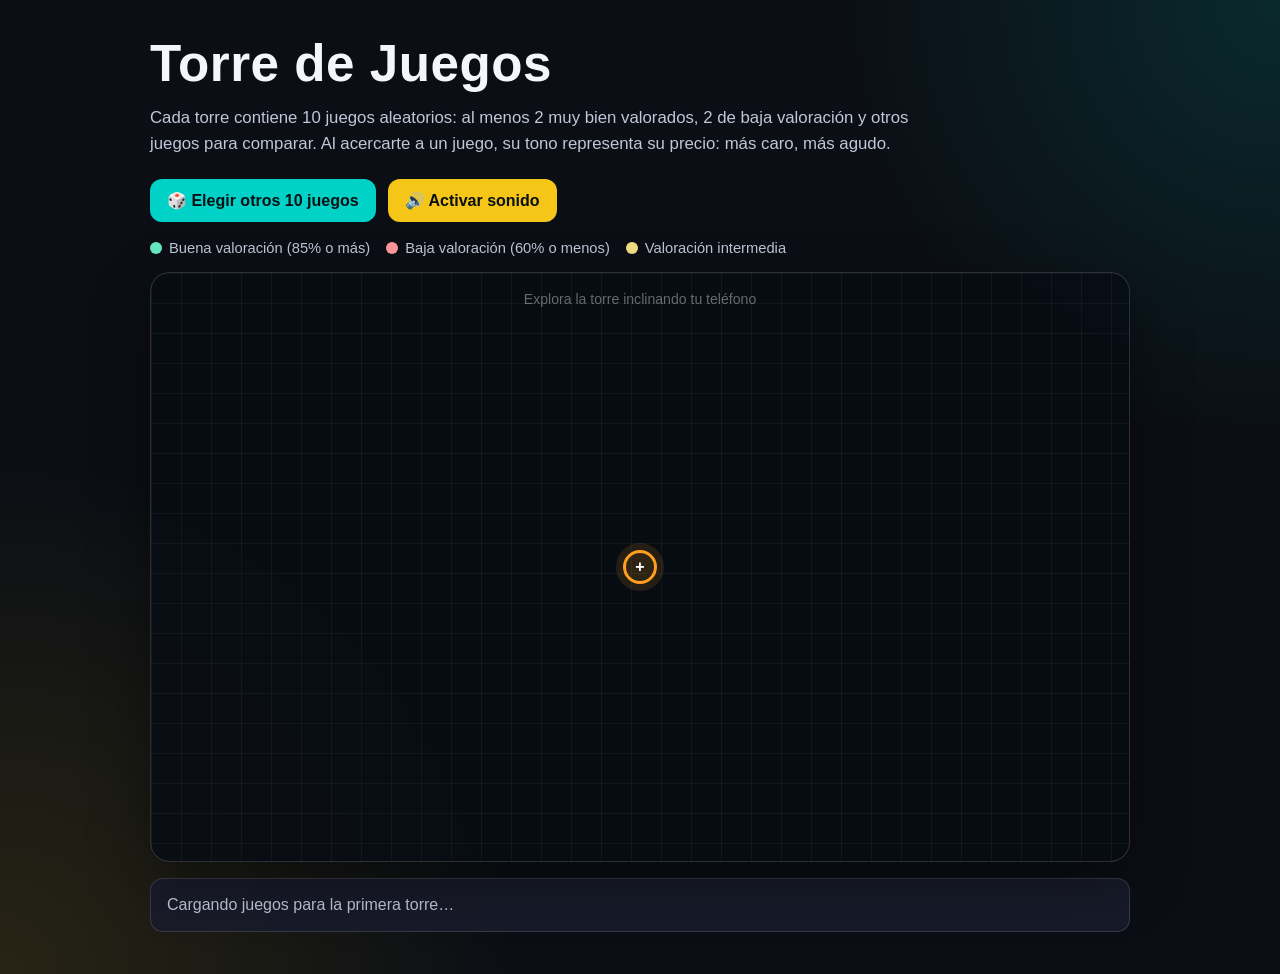
==== fisicalizacion.html @ cf0da933 "A" ====
<!DOCTYPE html>
<html lang="es">
<head>
  <meta charset="utf-8">
  <meta name="viewport" content="width=device-width, initial-scale=1.0">
  <title>Fisicalización | Torre de Juegos</title>
  <style>
    :root {
      --fondo: #0b0e14;
      --panel: rgba(26, 28, 44, 0.92);
      --texto: #f4f6fb;
      --suave: #bfc7d8;
      --cyan: #00d2c8;
      --dorado: #f5c518;
      --borde: rgba(255, 255, 255, 0.14);
    }

    * { box-sizing: border-box; }

    body {
      margin: 0;
      min-height: 100vh;
      color: var(--texto);
      font-family: Arial, Helvetica, sans-serif;
      background:
        radial-gradient(circle at top right, rgba(0, 210, 200, 0.14), transparent 28%),
        radial-gradient(circle at bottom left, rgba(245, 197, 24, 0.12), transparent 32%),
        var(--fondo);
    }

    main {
      width: min(100% - 32px, 980px);
      margin: 0 auto;
      padding: 34px 0 42px;
    }

    h1 {
      margin: 0;
      font-size: clamp(2rem, 5vw, 3.2rem);
      letter-spacing: 0.5px;
    }

    .subtitulo {
      max-width: 760px;
      margin: 12px 0 22px;
      color: var(--suave);
      line-height: 1.55;
      font-size: 1.05rem;
    }

    .controles {
      display: flex;
      flex-wrap: wrap;
      gap: 12px;
      margin-bottom: 18px;
    }

    button {
      border: 0;
      border-radius: 12px;
      padding: 12px 17px;
      color: #071012;
      font-size: 1rem;
      font-weight: 800;
      cursor: pointer;
      transition: transform 0.18s ease, filter 0.18s ease;
    }

    button:hover { transform: translateY(-2px); filter: brightness(1.08); }
    button:active { transform: translateY(0); }

    #btnNuevaTorre { background: var(--cyan); }
    #btnActivarSonido { background: var(--dorado); }

    .leyenda {
      display: flex;
      flex-wrap: wrap;
      gap: 11px 16px;
      margin: 0 0 16px;
      color: var(--suave);
      font-size: 0.92rem;
    }

    .leyenda span { display: inline-flex; align-items: center; gap: 7px; }
    .punto { width: 12px; height: 12px; border-radius: 50%; display: inline-block; }
    .punto.bueno { background: #67e8c5; }
    .punto.malo { background: #ff9a9e; }
    .punto.medio { background: #f4df83; }

    #mapa {
      width: 100%;
      height: min(68vh, 590px);
      min-height: 500px;
      position: relative;
      overflow: hidden;
      border: 1px solid var(--borde);
      border-radius: 20px;
      background:
        linear-gradient(rgba(255, 255, 255, 0.045) 1px, transparent 1px),
        linear-gradient(90deg, rgba(255, 255, 255, 0.045) 1px, transparent 1px),
        rgba(8, 12, 20, 0.84);
      background-size: 30px 30px;
      box-shadow: 0 20px 60px rgba(0, 0, 0, 0.38);
    }

    #mapa::before {
      content: "Explora la torre inclinando tu teléfono";
      position: absolute;
      top: 18px;
      left: 50%;
      transform: translateX(-50%);
      color: rgba(255, 255, 255, 0.38);
      font-size: 0.88rem;
      white-space: nowrap;
    }

    .bloque-juego {
      display: flex;
      align-items: center;
      justify-content: space-between;
      gap: 12px;
      position: absolute;
      min-width: 0;
      height: 42px;
      padding: 0 12px;
      border: 1px solid rgba(12, 16, 25, 0.42);
      border-radius: 10px;
      color: #111827;
      box-shadow: 0 6px 13px rgba(0, 0, 0, 0.28);
      font-size: clamp(0.72rem, 1.9vw, 0.88rem);
      font-weight: 800;
      user-select: none;
    }

    .nombre-juego {
      min-width: 0;
      overflow: hidden;
      text-overflow: ellipsis;
      white-space: nowrap;
    }

    .precio-juego {
      flex: 0 0 auto;
      padding-left: 8px;
      font-variant-numeric: tabular-nums;
    }

    #cursor {
      width: 34px;
      height: 34px;
      display: grid;
      place-items: center;
      position: absolute;
      left: 50%;
      top: 50%;
      z-index: 10;
      transform: translate(-50%, -50%);
      color: #fff;
      border: 3px solid #ff9f1c;
      border-radius: 50%;
      background: rgba(255, 159, 28, 0.16);
      box-shadow: 0 0 0 7px rgba(255, 159, 28, 0.12);
      pointer-events: none;
      font-weight: 900;
    }

    #info {
      min-height: 54px;
      margin-top: 16px;
      padding: 14px 16px;
      border: 1px solid var(--borde);
      border-radius: 13px;
      background: var(--panel);
      color: var(--suave);
      line-height: 1.45;
    }

    #info strong { color: #fff; }

    @media (max-width: 560px) {
      main { width: min(100% - 20px, 980px); padding-top: 22px; }
      #mapa { min-height: 500px; }
      .controles button { width: 100%; }
      #mapa::before { font-size: 0.74rem; }
    }
  </style>
</head>
<body>
  <main>
    <h1>Torre de Juegos</h1>
    <p class="subtitulo">
      Cada torre contiene 10 juegos aleatorios: al menos 2 muy bien valorados,
      2 de baja valoración y otros juegos para comparar. Al acercarte a un juego,
      su tono representa su precio: más caro, más agudo.
    </p>

    <div class="controles">
      <button id="btnNuevaTorre" type="button">🎲 Elegir otros 10 juegos</button>
      <button id="btnActivarSonido" type="button">🔊 Activar sonido</button>
    </div>

    <div class="leyenda" aria-label="Leyenda de valoración">
      <span><i class="punto bueno"></i> Buena valoración (85% o más)</span>
      <span><i class="punto malo"></i> Baja valoración (60% o menos)</span>
      <span><i class="punto medio"></i> Valoración intermedia</span>
    </div>

    <div id="mapa" aria-label="Torre interactiva de diez juegos">
      <div id="cursor">+</div>
    </div>

    <div id="info" aria-live="polite">Cargando juegos para la primera torre…</div>
  </main>

  <script src="https://app.protobject.com/framework/p.js"></script>
  <script src="config.js"></script>
  <script>
    const mapa = document.getElementById("mapa");
    const cursor = document.getElementById("cursor");
    const info = document.getElementById("info");
    const btnNuevaTorre = document.getElementById("btnNuevaTorre");
    const btnActivarSonido = document.getElementById("btnActivarSonido");

    let todosLosJuegos = [];
    let juegosTorre = [];
    let audioCtx = null;
    let ultimoClic = 0;

    function mezclarArreglo(arreglo) {
      const copia = [...arreglo];
      for (let indice = copia.length - 1; indice > 0; indice--) {
        const aleatorio = Math.floor(Math.random() * (indice + 1));
        [copia[indice], copia[aleatorio]] = [copia[aleatorio], copia[indice]];
      }
      return copia;
    }

    function formatearPrecio(precio) {
      return Number(precio).toLocaleString("en-US", {
        minimumFractionDigits: 0,
        maximumFractionDigits: 2
      });
    }

    function mapear(valor, entradaMin, entradaMax, salidaMin, salidaMax) {
      if (entradaMax === entradaMin) return salidaMin;
      const proporcion = (valor - entradaMin) / (entradaMax - entradaMin);
      return salidaMin + proporcion * (salidaMax - salidaMin);
    }

    function tomarAleatorios(arreglo, cantidad, usados) {
      const disponibles = arreglo.filter(juego => !usados.has(juego));
      const seleccion = mezclarArreglo(disponibles).slice(0, cantidad);
      seleccion.forEach(juego => usados.add(juego));
      return seleccion;
    }

    function limpiarTorre() {
      mapa.querySelectorAll(".bloque-juego").forEach(bloque => bloque.remove());
    }

    async function cargarDatosTorre() {
      try {
        const respuesta = await fetch("datos/datos_radar.json");
        if (!respuesta.ok) {
          throw new Error("No se pudo leer datos/datos_radar.json.");
        }

        const datos = await respuesta.json();
        const nombresUsados = new Set();

        todosLosJuegos = datos.filter(juego => {
          const nombre = typeof juego.Name === "string" ? juego.Name.trim() : "";
          const precio = Number(juego.Price);
          const rating = Number(juego.rating);

          if (!nombre || nombresUsados.has(nombre) || !Number.isFinite(precio) || !Number.isFinite(rating)) {
            return false;
          }

          nombresUsados.add(nombre);
          return true;
        });

        if (todosLosJuegos.length < 10) {
          throw new Error("No hay suficientes juegos válidos para crear la torre.");
        }

        generarNuevaTorre();
      } catch (error) {
        info.textContent = `❌ Error al cargar los datos: ${error.message}`;
      }
    }

    function generarNuevaTorre() {
      const buenos = todosLosJuegos.filter(juego => Number(juego.rating) >= 85);
      const malos = todosLosJuegos.filter(juego =>
        Number(juego.rating) > 0 && Number(juego.rating) <= 60
      );
      const intermedios = todosLosJuegos.filter(juego =>
        Number(juego.rating) > 60 && Number(juego.rating) < 85
      );

      if (buenos.length < 2 || malos.length < 2) {
        info.textContent = "❌ La base no tiene suficientes juegos buenos y malos para mantener la diversidad.";
        return;
      }

      const usados = new Set();
      const seleccionBuenos = tomarAleatorios(buenos, 2, usados).map(juego => ({
        ...juego,
        categoria: "bueno"
      }));
      const seleccionMalos = tomarAleatorios(malos, 2, usados).map(juego => ({
        ...juego,
        categoria: "malo"
      }));

      let seleccionIntermedios = tomarAleatorios(intermedios, 6, usados).map(juego => ({
        ...juego,
        categoria: "intermedio"
      }));

      if (seleccionIntermedios.length < 6) {
        const faltantes = 6 - seleccionIntermedios.length;
        const respaldo = tomarAleatorios(todosLosJuegos, faltantes, usados).map(juego => ({
          ...juego,
          categoria: "intermedio"
        }));
        seleccionIntermedios = [...seleccionIntermedios, ...respaldo];
      }

      const seleccionFinal = mezclarArreglo([
        ...seleccionBuenos,
        ...seleccionMalos,
        ...seleccionIntermedios
      ]).slice(0, 10);

      juegosTorre = seleccionFinal.map((juego, indice) => ({
        nombre: juego.Name,
        precio: Number(juego.Price) || 0,
        rating: Number(juego.rating) || 0,
        owners: Number(juego["Estimated owners"]) || 0,
        categoria: juego.categoria,
        nivel: indice + 1,
        desplazamiento: Math.round(Math.random() * 36 - 18)
      }));

      dibujarTorre();
      info.innerHTML = "Nueva torre lista: <strong>2 juegos muy bien valorados</strong>, " +
        "<strong>2 de baja valoración</strong> y 6 juegos intermedios o aleatorios.";

      Protobject.Core.send({ torreActualizada: true }).to("sensor.html");
    }

    function aparienciaCategoria(categoria) {
      if (categoria === "bueno") {
        return {
          fondo: "linear-gradient(90deg, #49d5b4, #9af3d5)",
          etiqueta: "Buena valoración"
        };
      }

      if (categoria === "malo") {
        return {
          fondo: "linear-gradient(90deg, #ff7f8c, #ffc1b9)",
          etiqueta: "Baja valoración"
        };
      }

      return {
        fondo: "linear-gradient(90deg, #e7c85b, #fff1a5)",
        etiqueta: "Valoración intermedia"
      };
    }

    function dibujarTorre() {
      limpiarTorre();

      const anchoBloque = Math.min(440, mapa.clientWidth - 48);
      const altoBloque = 42;
      const separacion = 10;
      const baseX = mapa.clientWidth / 2;
      const baseY = mapa.clientHeight - 38;

      juegosTorre.forEach((juego, indice) => {
        const x = baseX;
        const y = baseY - indice * (altoBloque + separacion);

        juego.cx = x;
        juego.cy = y;
        juego.w = anchoBloque;
        juego.h = altoBloque;

        const apariencia = aparienciaCategoria(juego.categoria);
        const bloque = document.createElement("div");
        const nombre = document.createElement("span");
        const precio = document.createElement("span");

        bloque.className = "bloque-juego";
        bloque.style.left = `${x - anchoBloque / 2}px`;
        bloque.style.top = `${y - altoBloque / 2}px`;
        bloque.style.width = `${anchoBloque}px`;
        bloque.style.background = apariencia.fondo;
        bloque.title = `${juego.nombre} · ${apariencia.etiqueta} · Rating ${juego.rating}% · Precio $${formatearPrecio(juego.precio)}`;

        nombre.className = "nombre-juego";
        nombre.textContent = `${10 - indice}. ${juego.nombre}`;

        precio.className = "precio-juego";
        precio.textContent = `$${formatearPrecio(juego.precio)}`;

        bloque.append(nombre, precio);
        mapa.appendChild(bloque);
      });
    }

    function distanciaARectangulo(px, py, juego) {
      const dx = Math.max(Math.abs(px - juego.cx) - juego.w / 2, 0);
      const dy = Math.max(Math.abs(py - juego.cy) - juego.h / 2, 0);
      return Math.sqrt(dx * dx + dy * dy);
    }

    async function activarSonido() {
      if (!audioCtx) {
        audioCtx = new (window.AudioContext || window.webkitAudioContext)();
      }

      if (audioCtx.state === "suspended") {
        await audioCtx.resume();
      }

      btnActivarSonido.textContent = "✓ Sonido activado";
      info.textContent = "Sonido activado. Ahora mueve el celular cerca de un bloque.";
    }

    function hacerClic(frecuencia, duracion) {
      if (!audioCtx || audioCtx.state !== "running") return;

      const oscilador = audioCtx.createOscillator();
      const ganancia = audioCtx.createGain();

      oscilador.connect(ganancia);
      ganancia.connect(audioCtx.destination);
      oscilador.type = "triangle";
      oscilador.frequency.setValueAtTime(frecuencia, audioCtx.currentTime);

      ganancia.gain.setValueAtTime(0.0001, audioCtx.currentTime);
      ganancia.gain.exponentialRampToValueAtTime(0.28, audioCtx.currentTime + 0.01);
      ganancia.gain.exponentialRampToValueAtTime(0.001, audioCtx.currentTime + duracion);

      oscilador.start();
      oscilador.stop(audioCtx.currentTime + duracion);
    }

    function sonarSegunPrecio(precio) {
      const precioLimitado = Math.max(0, Math.min(precio, 60));
      const frecuencia = mapear(precioLimitado, 0, 60, 180, 950);
      const duracion = mapear(precioLimitado, 0, 60, 0.05, 0.14);
      hacerClic(frecuencia, duracion);
    }
    function patronVibracionSegunPrecio(precio) {
      const precioLimitado = Math.max(0, Math.min(Number(precio) || 0, 60));

  // Juegos gratis o baratos: 1 vibración corta
      if (precioLimitado <= 10) {
        return [55];
      }

  // Juegos de precio medio-bajo: 2 vibraciones cortas
      if (precioLimitado <= 25) {
        return [65, 75, 65];
      }

  // Juegos de precio medio-alto: 3 vibraciones
      if (precioLimitado <= 45) {
        return [90, 55, 90, 55, 90];
      }

  // Juegos caros: patrón largo y notorio
      return [130, 50, 130, 50, 130, 50, 250];
    }

  function duracionTotalPatron(patron) {
    return patron.reduce((total, tramo) => total + tramo, 0);
}

    function procesarMovimiento(datos) {
      const x = Number(datos.x);
      const yOriginal = Number(datos.y);

      if (!Number.isFinite(x) || !Number.isFinite(yOriginal)) return;

      const y = 100 - yOriginal;
      cursor.style.left = `${x}%`;
      cursor.style.top = `${y}%`;

      const px = mapa.clientWidth * x / 100;
      const py = mapa.clientHeight * y / 100;

      let distanciaMinima = Infinity;
      let juegoCercano = null;

      juegosTorre.forEach(juego => {
        const distancia = distanciaARectangulo(px, py, juego);
        if (distancia < distanciaMinima) {
          distanciaMinima = distancia;
          juegoCercano = juego;
        }
      });

      if (!juegoCercano || distanciaMinima >= 85) {
        info.textContent = "Mueve el cursor hacia un bloque de la torre.";
        return;
      }

  const ahora = Date.now();

  const patron = patronVibracionSegunPrecio(juegoCercano.precio);

// Evita que una vibración nueva corte la anterior antes de terminar.
  const intervalo = Math.max(
    750,
    duracionTotalPatron(patron) + 180
  );

  if (ahora - ultimoClic > intervalo) {
    sonarSegunPrecio(juegoCercano.precio);

    Protobject.Core.send({
      vibrar: true,
      patron: patron
    }).to("sensor.html");

    ultimoClic = ahora;
  }

      if (distanciaMinima < 9) {
        info.innerHTML = `¡Encontraste <strong>${juegoCercano.nombre}</strong>! ` +
          `Precio: <strong>$${formatearPrecio(juegoCercano.precio)}</strong> · ` +
          `Rating: <strong>${juegoCercano.rating}%</strong>. ` +
          "El tono representa el precio, no el rating.";
      } else {
        info.innerHTML = `Cerca de <strong>${juegoCercano.nombre}</strong> · ` +
          `Precio: $${formatearPrecio(juegoCercano.precio)} · Rating: ${juegoCercano.rating}%.`;
      }
    }

    Protobject.Core.onReceived((datos) => {
      if (datos.accion === "nuevosJuegos") {
        generarNuevaTorre();
        return;
      }

      procesarMovimiento(datos);
    });

    btnNuevaTorre.addEventListener("click", generarNuevaTorre);
    btnActivarSonido.addEventListener("click", activarSonido);
    window.addEventListener("resize", dibujarTorre);

    cargarDatosTorre();
  </script>
</body>
</html>
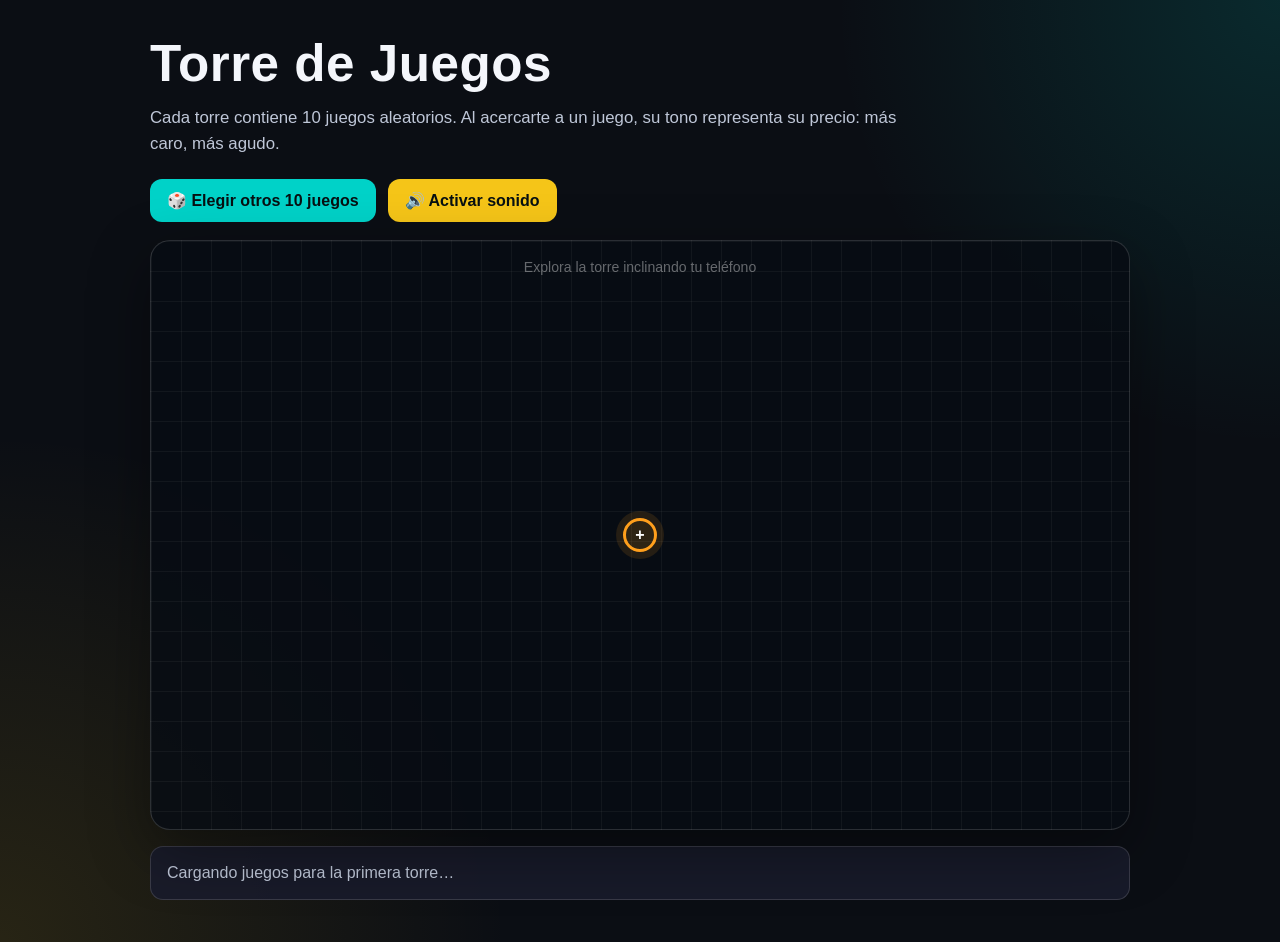
==== commit d64cce87: "waaa" ====
--- a/fisicalizacion.html
+++ b/fisicalizacion.html
@@ -71,21 +71,6 @@
 
     #btnNuevaTorre { background: var(--cyan); }
     #btnActivarSonido { background: var(--dorado); }
-
-    .leyenda {
-      display: flex;
-      flex-wrap: wrap;
-      gap: 11px 16px;
-      margin: 0 0 16px;
-      color: var(--suave);
-      font-size: 0.92rem;
-    }
-
-    .leyenda span { display: inline-flex; align-items: center; gap: 7px; }
-    .punto { width: 12px; height: 12px; border-radius: 50%; display: inline-block; }
-    .punto.bueno { background: #67e8c5; }
-    .punto.malo { background: #ff9a9e; }
-    .punto.medio { background: #f4df83; }
 
     #mapa {
       width: 100%;
@@ -130,6 +115,8 @@
       font-size: clamp(0.72rem, 1.9vw, 0.88rem);
       font-weight: 800;
       user-select: none;
+      /* Color único para todos */
+      background: linear-gradient(90deg, #00d2c8, #67e8d8);
     }
 
     .nombre-juego {
@@ -189,20 +176,13 @@
   <main>
     <h1>Torre de Juegos</h1>
     <p class="subtitulo">
-      Cada torre contiene 10 juegos aleatorios: al menos 2 muy bien valorados,
-      2 de baja valoración y otros juegos para comparar. Al acercarte a un juego,
+      Cada torre contiene 10 juegos aleatorios. Al acercarte a un juego,
       su tono representa su precio: más caro, más agudo.
     </p>
 
     <div class="controles">
       <button id="btnNuevaTorre" type="button">🎲 Elegir otros 10 juegos</button>
       <button id="btnActivarSonido" type="button">🔊 Activar sonido</button>
-    </div>
-
-    <div class="leyenda" aria-label="Leyenda de valoración">
-      <span><i class="punto bueno"></i> Buena valoración (85% o más)</span>
-      <span><i class="punto malo"></i> Baja valoración (60% o menos)</span>
-      <span><i class="punto medio"></i> Valoración intermedia</span>
     </div>
 
     <div id="mapa" aria-label="Torre interactiva de diez juegos">
@@ -228,9 +208,9 @@
 
     function mezclarArreglo(arreglo) {
       const copia = [...arreglo];
-      for (let indice = copia.length - 1; indice > 0; indice--) {
-        const aleatorio = Math.floor(Math.random() * (indice + 1));
-        [copia[indice], copia[aleatorio]] = [copia[aleatorio], copia[indice]];
+      for (let i = copia.length - 1; i > 0; i--) {
+        const j = Math.floor(Math.random() * (i + 1));
+        [copia[i], copia[j]] = [copia[j], copia[i]];
       }
       return copia;
     }
@@ -244,27 +224,24 @@
 
     function mapear(valor, entradaMin, entradaMax, salidaMin, salidaMax) {
       if (entradaMax === entradaMin) return salidaMin;
-      const proporcion = (valor - entradaMin) / (entradaMax - entradaMin);
-      return salidaMin + proporcion * (salidaMax - salidaMin);
+      return salidaMin + ((valor - entradaMin) / (entradaMax - entradaMin)) * (salidaMax - salidaMin);
     }
 
     function tomarAleatorios(arreglo, cantidad, usados) {
-      const disponibles = arreglo.filter(juego => !usados.has(juego));
+      const disponibles = arreglo.filter(j => !usados.has(j));
       const seleccion = mezclarArreglo(disponibles).slice(0, cantidad);
-      seleccion.forEach(juego => usados.add(juego));
+      seleccion.forEach(j => usados.add(j));
       return seleccion;
     }
 
     function limpiarTorre() {
-      mapa.querySelectorAll(".bloque-juego").forEach(bloque => bloque.remove());
+      mapa.querySelectorAll(".bloque-juego").forEach(b => b.remove());
     }
 
     async function cargarDatosTorre() {
       try {
         const respuesta = await fetch("datos/datos_radar.json");
-        if (!respuesta.ok) {
-          throw new Error("No se pudo leer datos/datos_radar.json.");
-        }
+        if (!respuesta.ok) throw new Error("No se pudo leer datos/datos_radar.json.");
 
         const datos = await respuesta.json();
         const nombresUsados = new Set();
@@ -273,19 +250,12 @@
           const nombre = typeof juego.Name === "string" ? juego.Name.trim() : "";
           const precio = Number(juego.Price);
           const rating = Number(juego.rating);
-
-          if (!nombre || nombresUsados.has(nombre) || !Number.isFinite(precio) || !Number.isFinite(rating)) {
-            return false;
-          }
-
+          if (!nombre || nombresUsados.has(nombre) || !Number.isFinite(precio) || !Number.isFinite(rating)) return false;
           nombresUsados.add(nombre);
           return true;
         });
 
-        if (todosLosJuegos.length < 10) {
-          throw new Error("No hay suficientes juegos válidos para crear la torre.");
-        }
-
+        if (todosLosJuegos.length < 10) throw new Error("No hay suficientes juegos válidos.");
         generarNuevaTorre();
       } catch (error) {
         info.textContent = `❌ Error al cargar los datos: ${error.message}`;
@@ -293,121 +263,81 @@
     }
 
     function generarNuevaTorre() {
-      const buenos = todosLosJuegos.filter(juego => Number(juego.rating) >= 85);
-      const malos = todosLosJuegos.filter(juego =>
-        Number(juego.rating) > 0 && Number(juego.rating) <= 60
-      );
-      const intermedios = todosLosJuegos.filter(juego =>
-        Number(juego.rating) > 60 && Number(juego.rating) < 85
-      );
+      const buenos      = todosLosJuegos.filter(j => Number(j.rating) >= 85);
+      const malos       = todosLosJuegos.filter(j => Number(j.rating) > 0 && Number(j.rating) <= 60);
+      const intermedios = todosLosJuegos.filter(j => Number(j.rating) > 60 && Number(j.rating) < 85);
 
       if (buenos.length < 2 || malos.length < 2) {
-        info.textContent = "❌ La base no tiene suficientes juegos buenos y malos para mantener la diversidad.";
+        info.textContent = "❌ No hay suficientes juegos buenos y malos.";
         return;
       }
 
       const usados = new Set();
-      const seleccionBuenos = tomarAleatorios(buenos, 2, usados).map(juego => ({
-        ...juego,
-        categoria: "bueno"
-      }));
-      const seleccionMalos = tomarAleatorios(malos, 2, usados).map(juego => ({
-        ...juego,
-        categoria: "malo"
-      }));
-
-      let seleccionIntermedios = tomarAleatorios(intermedios, 6, usados).map(juego => ({
-        ...juego,
-        categoria: "intermedio"
-      }));
+      const seleccionBuenos      = tomarAleatorios(buenos, 2, usados).map(j => ({ ...j, categoria: "bueno" }));
+      const seleccionMalos       = tomarAleatorios(malos, 2, usados).map(j => ({ ...j, categoria: "malo" }));
+      let   seleccionIntermedios = tomarAleatorios(intermedios, 6, usados).map(j => ({ ...j, categoria: "intermedio" }));
 
       if (seleccionIntermedios.length < 6) {
         const faltantes = 6 - seleccionIntermedios.length;
-        const respaldo = tomarAleatorios(todosLosJuegos, faltantes, usados).map(juego => ({
-          ...juego,
-          categoria: "intermedio"
-        }));
+        const respaldo = tomarAleatorios(todosLosJuegos, faltantes, usados).map(j => ({ ...j, categoria: "intermedio" }));
         seleccionIntermedios = [...seleccionIntermedios, ...respaldo];
       }
 
-      const seleccionFinal = mezclarArreglo([
-        ...seleccionBuenos,
-        ...seleccionMalos,
-        ...seleccionIntermedios
-      ]).slice(0, 10);
+      const seleccionFinal = mezclarArreglo([...seleccionBuenos, ...seleccionMalos, ...seleccionIntermedios]).slice(0, 10);
 
       juegosTorre = seleccionFinal.map((juego, indice) => ({
-        nombre: juego.Name,
-        precio: Number(juego.Price) || 0,
-        rating: Number(juego.rating) || 0,
-        owners: Number(juego["Estimated owners"]) || 0,
+        nombre:   juego.Name,
+        precio:   Number(juego.Price) || 0,
+        rating:   Number(juego.rating) || 0,
+        owners:   Number(juego["Estimated owners"]) || 0,
         categoria: juego.categoria,
-        nivel: indice + 1,
-        desplazamiento: Math.round(Math.random() * 36 - 18)
+        nivel:    indice + 1
       }));
 
       dibujarTorre();
-      info.innerHTML = "Nueva torre lista: <strong>2 juegos muy bien valorados</strong>, " +
-        "<strong>2 de baja valoración</strong> y 6 juegos intermedios o aleatorios.";
-
+      info.innerHTML = "Sincroniza tu telefono e inclinalo para explorar datos";
       Protobject.Core.send({ torreActualizada: true }).to("sensor.html");
-    }
-
-    function aparienciaCategoria(categoria) {
-      if (categoria === "bueno") {
-        return {
-          fondo: "linear-gradient(90deg, #49d5b4, #9af3d5)",
-          etiqueta: "Buena valoración"
-        };
-      }
-
-      if (categoria === "malo") {
-        return {
-          fondo: "linear-gradient(90deg, #ff7f8c, #ffc1b9)",
-          etiqueta: "Baja valoración"
-        };
-      }
-
-      return {
-        fondo: "linear-gradient(90deg, #e7c85b, #fff1a5)",
-        etiqueta: "Valoración intermedia"
-      };
     }
 
     function dibujarTorre() {
       limpiarTorre();
 
-      const anchoBloque = Math.min(440, mapa.clientWidth - 48);
-      const altoBloque = 42;
-      const separacion = 10;
-      const baseX = mapa.clientWidth / 2;
-      const baseY = mapa.clientHeight - 38;
+      const altoMapa    = mapa.clientHeight;
+      const anchoMapa   = mapa.clientWidth;
+      const altoBloque  = 42;
+      const separacion  = 10;
+      const margen      = 8; 
+      const totalBloques = juegosTorre.length; // 10
+      const anchoBloque = Math.min(440, anchoMapa - 48);
+
+      const alturaTotal = totalBloques * altoBloque + (totalBloques - 1) * separacion;
+
+      const inicioY = (altoMapa - alturaTotal) / 2;
+      const baseX   = anchoMapa / 2;
 
       juegosTorre.forEach((juego, indice) => {
+        const y = inicioY + (totalBloques - 1 - indice) * (altoBloque + separacion) + altoBloque / 2;
         const x = baseX;
-        const y = baseY - indice * (altoBloque + separacion);
 
         juego.cx = x;
         juego.cy = y;
-        juego.w = anchoBloque;
-        juego.h = altoBloque;
-
-        const apariencia = aparienciaCategoria(juego.categoria);
+        juego.w  = anchoBloque;
+        juego.h  = altoBloque;
+
         const bloque = document.createElement("div");
         const nombre = document.createElement("span");
         const precio = document.createElement("span");
 
         bloque.className = "bloque-juego";
-        bloque.style.left = `${x - anchoBloque / 2}px`;
-        bloque.style.top = `${y - altoBloque / 2}px`;
+        bloque.style.left  = `${x - anchoBloque / 2}px`;
+        bloque.style.top   = `${y - altoBloque / 2}px`;
         bloque.style.width = `${anchoBloque}px`;
-        bloque.style.background = apariencia.fondo;
-        bloque.title = `${juego.nombre} · ${apariencia.etiqueta} · Rating ${juego.rating}% · Precio $${formatearPrecio(juego.precio)}`;
-
-        nombre.className = "nombre-juego";
+        bloque.title = `${juego.nombre} · Rating ${juego.rating}% · Precio $${formatearPrecio(juego.precio)}`;
+
+        nombre.className   = "nombre-juego";
         nombre.textContent = `${10 - indice}. ${juego.nombre}`;
 
-        precio.className = "precio-juego";
+        precio.className   = "precio-juego";
         precio.textContent = `$${formatearPrecio(juego.precio)}`;
 
         bloque.append(nombre, precio);
@@ -422,91 +352,70 @@
     }
 
     async function activarSonido() {
-      if (!audioCtx) {
-        audioCtx = new (window.AudioContext || window.webkitAudioContext)();
-      }
-
-      if (audioCtx.state === "suspended") {
-        await audioCtx.resume();
-      }
-
+      if (!audioCtx) audioCtx = new (window.AudioContext || window.webkitAudioContext)();
+      if (audioCtx.state === "suspended") await audioCtx.resume();
       btnActivarSonido.textContent = "✓ Sonido activado";
-      info.textContent = "Sonido activado. Ahora mueve el celular cerca de un bloque.";
-    }
-
-    function hacerClic(frecuencia, duracion) {
+      info.textContent = "Sonido activado. Mueve el celular cerca de un bloque.";
+    }
+
+    function hacerClic(frecuencia, duracion, volumen = 0.28) {
       if (!audioCtx || audioCtx.state !== "running") return;
-
-      const oscilador = audioCtx.createOscillator();
-      const ganancia = audioCtx.createGain();
-
-      oscilador.connect(ganancia);
-      ganancia.connect(audioCtx.destination);
-      oscilador.type = "triangle";
-      oscilador.frequency.setValueAtTime(frecuencia, audioCtx.currentTime);
-
-      ganancia.gain.setValueAtTime(0.0001, audioCtx.currentTime);
-      ganancia.gain.exponentialRampToValueAtTime(0.28, audioCtx.currentTime + 0.01);
-      ganancia.gain.exponentialRampToValueAtTime(0.001, audioCtx.currentTime + duracion);
-
-      oscilador.start();
-      oscilador.stop(audioCtx.currentTime + duracion);
-    }
-
-    function sonarSegunPrecio(precio) {
+      const osc  = audioCtx.createOscillator();
+      const gain = audioCtx.createGain();
+      osc.connect(gain);
+      gain.connect(audioCtx.destination);
+      osc.type = "triangle";
+      osc.frequency.setValueAtTime(frecuencia, audioCtx.currentTime);
+      gain.gain.setValueAtTime(0.0001, audioCtx.currentTime);
+      gain.gain.exponentialRampToValueAtTime(volumen, audioCtx.currentTime + 0.01);
+      gain.gain.exponentialRampToValueAtTime(0.001, audioCtx.currentTime + duracion);
+      osc.start();
+      osc.stop(audioCtx.currentTime + duracion);
+    }
+
+    function sonarSegunPrecio(precio, rating = 50) {
       const precioLimitado = Math.max(0, Math.min(precio, 60));
       const frecuencia = mapear(precioLimitado, 0, 60, 180, 950);
-      const duracion = mapear(precioLimitado, 0, 60, 0.05, 0.14);
-      hacerClic(frecuencia, duracion);
-    }
-    function patronVibracionSegunPrecio(precio) {
+      const duracion   = mapear(precioLimitado, 0, 60, 0.05, 0.14);
+      const volumen    = Number(rating) >= 85 ? 0.55 : Number(rating) <= 60 ? 0.12 : 0.28;
+      hacerClic(frecuencia, duracion, volumen);
+    }
+
+    function patronVibracionSegunPrecio(precio, rating = 50) {
       const precioLimitado = Math.max(0, Math.min(Number(precio) || 0, 60));
-
-  // Juegos gratis o baratos: 1 vibración corta
-      if (precioLimitado <= 10) {
-        return [55];
-      }
-
-  // Juegos de precio medio-bajo: 2 vibraciones cortas
-      if (precioLimitado <= 25) {
-        return [65, 75, 65];
-      }
-
-  // Juegos de precio medio-alto: 3 vibraciones
-      if (precioLimitado <= 45) {
-        return [90, 55, 90, 55, 90];
-      }
-
-  // Juegos caros: patrón largo y notorio
-      return [130, 50, 130, 50, 130, 50, 250];
-    }
-
-  function duracionTotalPatron(patron) {
-    return patron.reduce((total, tramo) => total + tramo, 0);
-}
+      let patron;
+      if (precioLimitado <= 10)      patron = [55];
+      else if (precioLimitado <= 25) patron = [65, 75, 65];
+      else if (precioLimitado <= 45) patron = [90, 55, 90, 55, 90];
+      else                           patron = [130, 50, 130, 50, 130, 50, 250];
+
+      if (Number(rating) >= 85) return [...patron, 60, ...patron];
+      if (Number(rating) <= 60) return patron.map(v => Math.round(v * 0.5));
+      return patron;
+    }
+
+    function duracionTotalPatron(patron) {
+      return patron.reduce((total, t) => total + t, 0);
+    }
 
     function procesarMovimiento(datos) {
-      const x = Number(datos.x);
+      const x         = Number(datos.x);
       const yOriginal = Number(datos.y);
-
       if (!Number.isFinite(x) || !Number.isFinite(yOriginal)) return;
 
       const y = 100 - yOriginal;
       cursor.style.left = `${x}%`;
-      cursor.style.top = `${y}%`;
-
-      const px = mapa.clientWidth * x / 100;
+      cursor.style.top  = `${y}%`;
+
+      const px = mapa.clientWidth  * x / 100;
       const py = mapa.clientHeight * y / 100;
 
       let distanciaMinima = Infinity;
       let juegoCercano = null;
 
       juegosTorre.forEach(juego => {
-        const distancia = distanciaARectangulo(px, py, juego);
-        if (distancia < distanciaMinima) {
-          distanciaMinima = distancia;
-          juegoCercano = juego;
-        }
+        const dist = distanciaARectangulo(px, py, juego);
+        if (dist < distanciaMinima) { distanciaMinima = dist; juegoCercano = juego; }
       });
 
       if (!juegoCercano || distanciaMinima >= 85) {
@@ -514,32 +423,20 @@
         return;
       }
 
-  const ahora = Date.now();
-
-  const patron = patronVibracionSegunPrecio(juegoCercano.precio);
-
-// Evita que una vibración nueva corte la anterior antes de terminar.
-  const intervalo = Math.max(
-    750,
-    duracionTotalPatron(patron) + 180
-  );
-
-  if (ahora - ultimoClic > intervalo) {
-    sonarSegunPrecio(juegoCercano.precio);
-
-    Protobject.Core.send({
-      vibrar: true,
-      patron: patron
-    }).to("sensor.html");
-
-    ultimoClic = ahora;
-  }
+      const ahora   = Date.now();
+      const patron  = patronVibracionSegunPrecio(juegoCercano.precio, juegoCercano.rating);
+      const intervalo = Math.max(750, duracionTotalPatron(patron) + 180);
+
+      if (ahora - ultimoClic > intervalo) {
+        sonarSegunPrecio(juegoCercano.precio, juegoCercano.rating);
+        Protobject.Core.send({ vibrar: true, patron }).to("sensor.html");
+        ultimoClic = ahora;
+      }
 
       if (distanciaMinima < 9) {
         info.innerHTML = `¡Encontraste <strong>${juegoCercano.nombre}</strong>! ` +
           `Precio: <strong>$${formatearPrecio(juegoCercano.precio)}</strong> · ` +
-          `Rating: <strong>${juegoCercano.rating}%</strong>. ` +
-          "El tono representa el precio, no el rating.";
+          `Rating: <strong>${juegoCercano.rating}%</strong>.`;
       } else {
         info.innerHTML = `Cerca de <strong>${juegoCercano.nombre}</strong> · ` +
           `Precio: $${formatearPrecio(juegoCercano.precio)} · Rating: ${juegoCercano.rating}%.`;
@@ -547,11 +444,7 @@
     }
 
     Protobject.Core.onReceived((datos) => {
-      if (datos.accion === "nuevosJuegos") {
-        generarNuevaTorre();
-        return;
-      }
-
+      if (datos.accion === "nuevosJuegos") { generarNuevaTorre(); return; }
       procesarMovimiento(datos);
     });
 
@@ -562,4 +455,4 @@
     cargarDatosTorre();
   </script>
 </body>
-</html>
+</html>
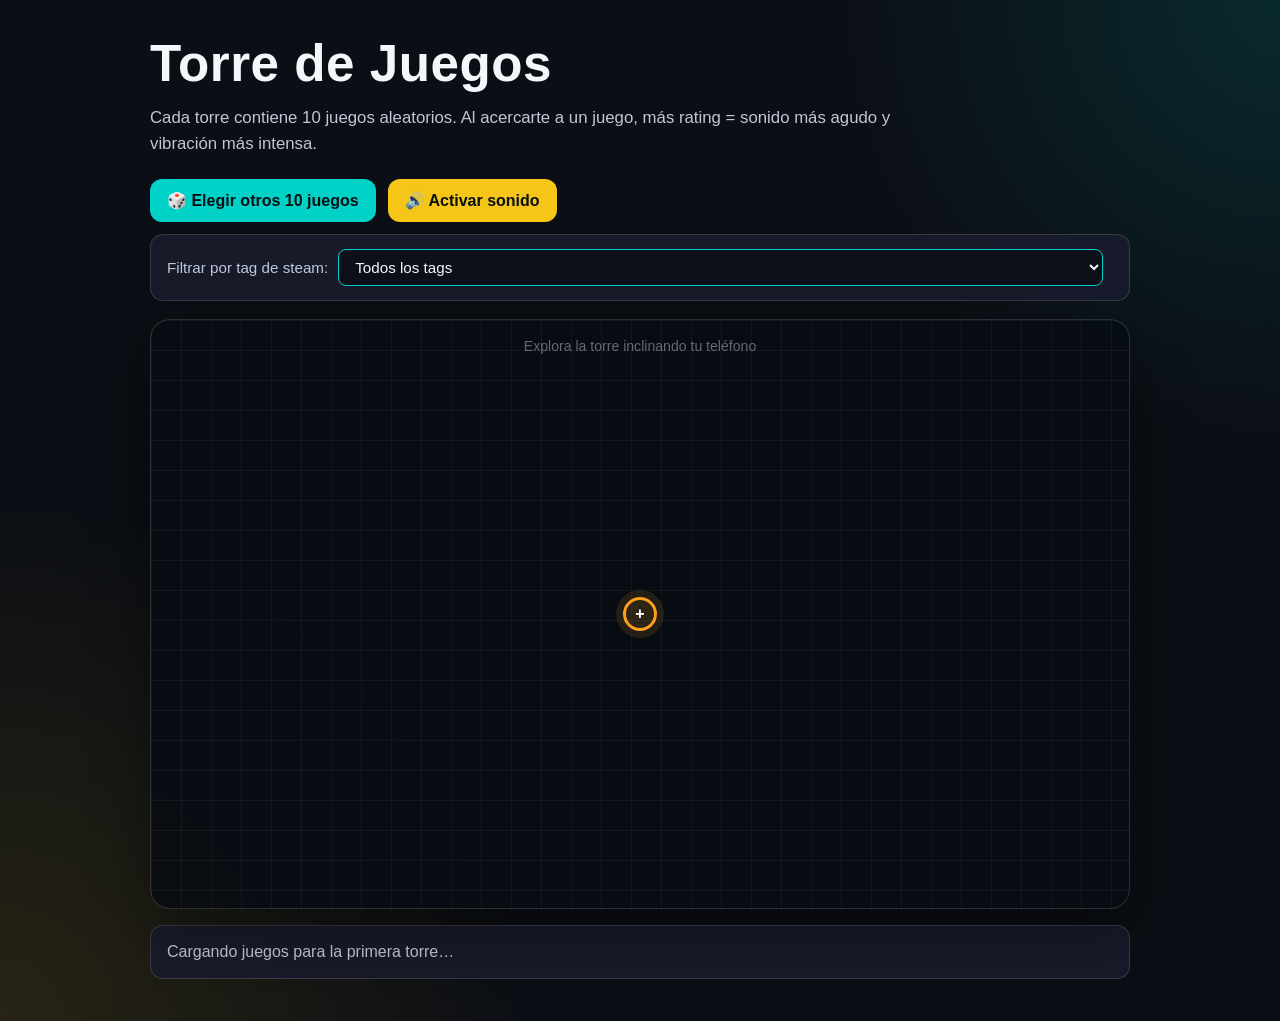
==== commit 1d02dec6: "selector generos" ====
--- a/fisicalizacion.html
+++ b/fisicalizacion.html
@@ -52,7 +52,8 @@
       display: flex;
       flex-wrap: wrap;
       gap: 12px;
-      margin-bottom: 18px;
+      margin-bottom: 12px;
+      align-items: center;
     }
 
     button {
@@ -71,6 +72,47 @@
 
     #btnNuevaTorre { background: var(--cyan); }
     #btnActivarSonido { background: var(--dorado); }
+
+    .filtro-genero {
+      display: flex;
+      align-items: center;
+      gap: 10px;
+      flex-wrap: wrap;
+      margin-bottom: 18px;
+      padding: 14px 16px;
+      border: 1px solid var(--borde);
+      border-radius: 13px;
+      background: var(--panel);
+    }
+
+    .filtro-genero label {
+      color: var(--suave);
+      font-size: 0.95rem;
+      white-space: nowrap;
+    }
+
+    .filtro-genero select {
+      background: rgba(0,0,0,0.4);
+      color: var(--texto);
+      border: 1px solid var(--cyan);
+      border-radius: 8px;
+      padding: 8px 12px;
+      font-size: 0.95rem;
+      cursor: pointer;
+      outline: none;
+      flex: 1;
+      min-width: 180px;
+    }
+
+    .filtro-genero select:focus {
+      border-color: var(--dorado);
+    }
+
+    #contadorGenero {
+      color: var(--cyan);
+      font-size: 0.88rem;
+      white-space: nowrap;
+    }
 
     #mapa {
       width: 100%;
@@ -115,7 +157,6 @@
       font-size: clamp(0.72rem, 1.9vw, 0.88rem);
       font-weight: 800;
       user-select: none;
-      /* Color único para todos */
       background: linear-gradient(90deg, #00d2c8, #67e8d8);
     }
 
@@ -177,7 +218,7 @@
     <h1>Torre de Juegos</h1>
     <p class="subtitulo">
       Cada torre contiene 10 juegos aleatorios. Al acercarte a un juego,
-      su tono representa su precio: más caro, más agudo.
+      más rating = sonido más agudo y vibración más intensa.
     </p>
 
     <div class="controles">
@@ -185,6 +226,30 @@
       <button id="btnActivarSonido" type="button">🔊 Activar sonido</button>
     </div>
 
+    <div class="filtro-genero">
+      <label for="selectorGenero">Filtrar por tag de steam:</label>
+      <select id="selectorGenero">
+        <option value="">Todos los tags</option>
+        <option value="Action">Action</option>
+        <option value="Adventure">Adventure</option>
+        <option value="Casual">Casual</option>
+        <option value="Early Access">Early Access</option>
+        <option value="Free To Play">Free To Play</option>
+        <option value="Gore">Gore</option>
+        <option value="Indie">Indie</option>
+        <option value="Massively Multiplayer">Massively Multiplayer</option>
+        <option value="Nudity">Nudity</option>
+        <option value="RPG">RPG</option>
+        <option value="Racing">Racing</option>
+        <option value="Sexual Content">Sexual Content</option>
+        <option value="Simulation">Simulation</option>
+        <option value="Sports">Sports</option>
+        <option value="Strategy">Strategy</option>
+        <option value="Violent">Violent</option>
+      </select>
+      <span id="contadorGenero"></span>
+    </div>
+
     <div id="mapa" aria-label="Torre interactiva de diez juegos">
       <div id="cursor">+</div>
     </div>
@@ -195,17 +260,20 @@
   <script src="https://app.protobject.com/framework/p.js"></script>
   <script src="config.js"></script>
   <script>
-    const mapa = document.getElementById("mapa");
-    const cursor = document.getElementById("cursor");
-    const info = document.getElementById("info");
-    const btnNuevaTorre = document.getElementById("btnNuevaTorre");
+    const mapa             = document.getElementById("mapa");
+    const cursor           = document.getElementById("cursor");
+    const info             = document.getElementById("info");
+    const btnNuevaTorre    = document.getElementById("btnNuevaTorre");
     const btnActivarSonido = document.getElementById("btnActivarSonido");
+    const selectorGenero   = document.getElementById("selectorGenero");
+    const contadorGenero   = document.getElementById("contadorGenero");
 
     let todosLosJuegos = [];
-    let juegosTorre = [];
-    let audioCtx = null;
-    let ultimoClic = 0;
-
+    let juegosTorre    = [];
+    let audioCtx       = null;
+    let ultimoClic     = 0;
+
+    // --- Utilidades ---
     function mezclarArreglo(arreglo) {
       const copia = [...arreglo];
       for (let i = copia.length - 1; i > 0; i--) {
@@ -227,9 +295,49 @@
       return salidaMin + ((valor - entradaMin) / (entradaMax - entradaMin)) * (salidaMax - salidaMin);
     }
 
+    // Selección ponderada: más owners y más playtime = más probabilidad de aparecer
+    function tomarPonderados(arreglo, cantidad, usados) {
+      const disponibles = arreglo.filter(j => !usados.has(j));
+      if (disponibles.length <= cantidad) {
+        disponibles.forEach(j => usados.add(j));
+        return disponibles;
+      }
+
+      const maxOwners   = Math.max(...disponibles.map(j => Number(j["Estimated owners"]) || 0)) || 1;
+      const maxPlaytime = Math.max(...disponibles.map(j => Number(j["Average playtime forever"]) || 0)) || 1;
+
+      // Peso = 70% owners + 30% playtime, normalizado
+      const pesos = disponibles.map(j => {
+        const wOwners   = (Number(j["Estimated owners"]) || 0) / maxOwners;
+        const wPlaytime = (Number(j["Average playtime forever"]) || 0) / maxPlaytime;
+        return 0.7 * wOwners + 0.3 * wPlaytime + 0.05; // +0.05 para que nadie tenga peso 0
+      });
+
+      const seleccion = [];
+      const pesosCopia = [...pesos];
+      const dispCopia  = [...disponibles];
+
+      for (let i = 0; i < cantidad && dispCopia.length > 0; i++) {
+        const total = pesosCopia.reduce((s, p) => s + p, 0);
+        let rand = Math.random() * total;
+        let idx  = 0;
+        for (idx = 0; idx < pesosCopia.length; idx++) {
+          rand -= pesosCopia[idx];
+          if (rand <= 0) break;
+        }
+        idx = Math.min(idx, dispCopia.length - 1);
+        seleccion.push(dispCopia[idx]);
+        usados.add(dispCopia[idx]);
+        dispCopia.splice(idx, 1);
+        pesosCopia.splice(idx, 1);
+      }
+
+      return seleccion;
+    }
+
     function tomarAleatorios(arreglo, cantidad, usados) {
       const disponibles = arreglo.filter(j => !usados.has(j));
-      const seleccion = mezclarArreglo(disponibles).slice(0, cantidad);
+      const seleccion   = mezclarArreglo(disponibles).slice(0, cantidad);
       seleccion.forEach(j => usados.add(j));
       return seleccion;
     }
@@ -238,12 +346,20 @@
       mapa.querySelectorAll(".bloque-juego").forEach(b => b.remove());
     }
 
+    // Verifica si un juego tiene el tag seleccionado
+    function tieneGenero(juego, genero) {
+      if (!genero) return true;
+      const tags = (juego.Tags || "").split(",").map(t => t.trim());
+      return tags.includes(genero);
+    }
+
+    // --- Carga de datos ---
     async function cargarDatosTorre() {
       try {
         const respuesta = await fetch("datos/datos_radar.json");
         if (!respuesta.ok) throw new Error("No se pudo leer datos/datos_radar.json.");
 
-        const datos = await respuesta.json();
+        const datos       = await respuesta.json();
         const nombresUsados = new Set();
 
         todosLosJuegos = datos.filter(juego => {
@@ -262,58 +378,136 @@
       }
     }
 
+    // --- Generar torre ---
     function generarNuevaTorre() {
-      const buenos      = todosLosJuegos.filter(j => Number(j.rating) >= 85);
-      const malos       = todosLosJuegos.filter(j => Number(j.rating) > 0 && Number(j.rating) <= 60);
-      const intermedios = todosLosJuegos.filter(j => Number(j.rating) > 60 && Number(j.rating) < 85);
-
-      if (buenos.length < 2 || malos.length < 2) {
-        info.textContent = "❌ No hay suficientes juegos buenos y malos.";
+      const generoSeleccionado = selectorGenero.value;
+
+      // Filtrar por género si hay uno seleccionado
+      const base = generoSeleccionado
+        ? todosLosJuegos.filter(j => tieneGenero(j, generoSeleccionado))
+        : todosLosJuegos;
+
+      // Actualizar contador
+      contadorGenero.textContent = generoSeleccionado
+        ? `${base.length} juegos disponibles`
+        : "";
+
+      if (base.length < 10) {
+        info.textContent = `❌ Solo hay ${base.length} juegos con el género "${generoSeleccionado}". Necesitas al menos 10.`;
         return;
       }
 
+      const buenos      = base.filter(j => Number(j.rating) >= 85);
+      const malos       = base.filter(j => Number(j.rating) > 0 && Number(j.rating) <= 60);
+      const intermedios = base.filter(j => Number(j.rating) > 60 && Number(j.rating) < 85);
+
       const usados = new Set();
-      const seleccionBuenos      = tomarAleatorios(buenos, 2, usados).map(j => ({ ...j, categoria: "bueno" }));
-      const seleccionMalos       = tomarAleatorios(malos, 2, usados).map(j => ({ ...j, categoria: "malo" }));
-      let   seleccionIntermedios = tomarAleatorios(intermedios, 6, usados).map(j => ({ ...j, categoria: "intermedio" }));
+
+      // Si no hay suficientes buenos/malos, tomar aleatorios del total filtrado
+      const seleccionBuenos = buenos.length >= 2
+        ? tomarPonderados(buenos, 2, usados).map(j => ({ ...j, categoria: "bueno" }))
+        : tomarPonderados(base, 2, usados).map(j => ({ ...j, categoria: "bueno" }));
+
+      const seleccionMalos = malos.length >= 2
+        ? tomarPonderados(malos, 2, usados).map(j => ({ ...j, categoria: "malo" }))
+        : tomarPonderados(base, 2, usados).map(j => ({ ...j, categoria: "malo" }));
+
+      let seleccionIntermedios = tomarPonderados(intermedios, 6, usados).map(j => ({ ...j, categoria: "intermedio" }));
 
       if (seleccionIntermedios.length < 6) {
         const faltantes = 6 - seleccionIntermedios.length;
-        const respaldo = tomarAleatorios(todosLosJuegos, faltantes, usados).map(j => ({ ...j, categoria: "intermedio" }));
+        const respaldo  = tomarPonderados(base, faltantes, usados).map(j => ({ ...j, categoria: "intermedio" }));
         seleccionIntermedios = [...seleccionIntermedios, ...respaldo];
       }
 
-      const seleccionFinal = mezclarArreglo([...seleccionBuenos, ...seleccionMalos, ...seleccionIntermedios]).slice(0, 10);
+      let seleccionFinal = mezclarArreglo([
+        ...seleccionBuenos,
+        ...seleccionMalos,
+        ...seleccionIntermedios
+      ]).slice(0, 10);
+
+      // Garantizar: al menos 1 juego con owners > 2.999.999 y al menos 3 con owners > 999.999
+      const UMBRAL_MUY_POPULAR = 2999999;
+      const UMBRAL_POPULAR     = 999999;
+
+      function garantizarPopulares(seleccion, pool, usadosSet) {
+        let resultado = [...seleccion];
+
+        // Cuántos cumplen cada umbral
+        const muyPop = resultado.filter(j => Number(j["Estimated owners"]) > UMBRAL_MUY_POPULAR);
+        const pop    = resultado.filter(j => Number(j["Estimated owners"]) > UMBRAL_POPULAR);
+
+        // Extra pool disponible ordenado por owners desc
+        const extraPool = pool
+          .filter(j => !usadosSet.has(j))
+          .sort((a, b) => Number(b["Estimated owners"]) - Number(a["Estimated owners"]));
+
+        // Función para reemplazar el juego con menos owners por uno del extraPool
+        function reemplazarConUmbral(umbral) {
+          const candidato = extraPool.find(j => Number(j["Estimated owners"]) > umbral);
+          if (!candidato) return false;
+          // Quitar el de menor owners que NO cumpla el umbral
+          const idxReemplazar = resultado
+            .map((j, i) => ({ i, owners: Number(j["Estimated owners"]) }))
+            .filter(x => x.owners <= umbral)
+            .sort((a, b) => a.owners - b.owners)[0]?.i;
+          if (idxReemplazar === undefined) return false;
+          usadosSet.add(candidato);
+          extraPool.splice(extraPool.indexOf(candidato), 1);
+          resultado[idxReemplazar] = candidato;
+          return true;
+        }
+
+        // Garantizar 1 con owners > 2.999.999
+        if (muyPop.length < 1) reemplazarConUmbral(UMBRAL_MUY_POPULAR);
+
+        // Garantizar 3 con owners > 999.999 (incluye los muy populares)
+        const popActuales = resultado.filter(j => Number(j["Estimated owners"]) > UMBRAL_POPULAR);
+        let faltanPop = 3 - popActuales.length;
+        while (faltanPop > 0) {
+          if (!reemplazarConUmbral(UMBRAL_POPULAR)) break;
+          faltanPop--;
+        }
+
+        return resultado;
+      }
+
+      seleccionFinal = garantizarPopulares(seleccionFinal, base, usados);
 
       juegosTorre = seleccionFinal.map((juego, indice) => ({
-        nombre:   juego.Name,
-        precio:   Number(juego.Price) || 0,
-        rating:   Number(juego.rating) || 0,
-        owners:   Number(juego["Estimated owners"]) || 0,
+        nombre:    juego.Name,
+        precio:    Number(juego.Price) || 0,
+        rating:    Number(juego.rating) || 0,
+        owners:    Number(juego["Estimated owners"]) || 0,
+        playtime:  Number(juego["Average playtime forever"]) || 0,
+        tags:      juego.Tags || "",
         categoria: juego.categoria,
-        nivel:    indice + 1
+        nivel:     indice + 1
       }));
 
+      // Ordenar de menor a mayor precio (más caro abajo, más barato arriba)
+      juegosTorre.sort((a, b) => a.precio - b.precio);
+
       dibujarTorre();
-      info.innerHTML = "Sincroniza tu telefono e inclinalo para explorar datos";
+
+      const textoGenero = generoSeleccionado ? ` de <strong>${generoSeleccionado}</strong>` : "";
+      info.innerHTML = `Nueva torre lista con <strong>10 juegos</strong>${textoGenero}. Inclina el celular para explorarla.`;
       Protobject.Core.send({ torreActualizada: true }).to("sensor.html");
     }
 
+    // --- Dibujar torre ---
     function dibujarTorre() {
       limpiarTorre();
 
-      const altoMapa    = mapa.clientHeight;
-      const anchoMapa   = mapa.clientWidth;
-      const altoBloque  = 42;
-      const separacion  = 10;
-      const margen      = 8; 
-      const totalBloques = juegosTorre.length; // 10
-      const anchoBloque = Math.min(440, anchoMapa - 48);
-
-      const alturaTotal = totalBloques * altoBloque + (totalBloques - 1) * separacion;
-
-      const inicioY = (altoMapa - alturaTotal) / 2;
-      const baseX   = anchoMapa / 2;
+      const altoMapa     = mapa.clientHeight;
+      const anchoMapa    = mapa.clientWidth;
+      const altoBloque   = 42;
+      const separacion   = 10;
+      const totalBloques = juegosTorre.length;
+      const anchoBloque  = Math.min(440, anchoMapa - 48);
+      const alturaTotal  = totalBloques * altoBloque + (totalBloques - 1) * separacion;
+      const inicioY      = (altoMapa - alturaTotal) / 2;
+      const baseX        = anchoMapa / 2;
 
       juegosTorre.forEach((juego, indice) => {
         const y = inicioY + (totalBloques - 1 - indice) * (altoBloque + separacion) + altoBloque / 2;
@@ -328,11 +522,11 @@
         const nombre = document.createElement("span");
         const precio = document.createElement("span");
 
-        bloque.className = "bloque-juego";
+        bloque.className   = "bloque-juego";
         bloque.style.left  = `${x - anchoBloque / 2}px`;
         bloque.style.top   = `${y - altoBloque / 2}px`;
         bloque.style.width = `${anchoBloque}px`;
-        bloque.title = `${juego.nombre} · Rating ${juego.rating}% · Precio $${formatearPrecio(juego.precio)}`;
+        bloque.title       = `${juego.nombre} · Rating ${juego.rating}% · Precio $${formatearPrecio(juego.precio)}`;
 
         nombre.className   = "nombre-juego";
         nombre.textContent = `${10 - indice}. ${juego.nombre}`;
@@ -345,12 +539,14 @@
       });
     }
 
+    // --- Distancia al rectángulo ---
     function distanciaARectangulo(px, py, juego) {
       const dx = Math.max(Math.abs(px - juego.cx) - juego.w / 2, 0);
       const dy = Math.max(Math.abs(py - juego.cy) - juego.h / 2, 0);
       return Math.sqrt(dx * dx + dy * dy);
     }
 
+    // --- Audio ---
     async function activarSonido() {
       if (!audioCtx) audioCtx = new (window.AudioContext || window.webkitAudioContext)();
       if (audioCtx.state === "suspended") await audioCtx.resume();
@@ -373,31 +569,29 @@
       osc.stop(audioCtx.currentTime + duracion);
     }
 
-    function sonarSegunPrecio(precio, rating = 50) {
-      const precioLimitado = Math.max(0, Math.min(precio, 60));
-      const frecuencia = mapear(precioLimitado, 0, 60, 180, 950);
-      const duracion   = mapear(precioLimitado, 0, 60, 0.05, 0.14);
-      const volumen    = Number(rating) >= 85 ? 0.55 : Number(rating) <= 60 ? 0.12 : 0.28;
+    function sonarSegunRating(rating = 50) {
+      const r          = Math.max(0, Math.min(Number(rating) || 0, 100));
+      const frecuencia = mapear(r, 0, 100, 180, 1200); // más rating = más agudo
+      const duracion   = mapear(r, 0, 100, 0.04, 0.18); // más rating = más largo
+      const volumen    = mapear(r, 0, 100, 0.08, 0.55); // más rating = más fuerte
       hacerClic(frecuencia, duracion, volumen);
     }
 
-    function patronVibracionSegunPrecio(precio, rating = 50) {
-      const precioLimitado = Math.max(0, Math.min(Number(precio) || 0, 60));
-      let patron;
-      if (precioLimitado <= 10)      patron = [55];
-      else if (precioLimitado <= 25) patron = [65, 75, 65];
-      else if (precioLimitado <= 45) patron = [90, 55, 90, 55, 90];
-      else                           patron = [130, 50, 130, 50, 130, 50, 250];
-
-      if (Number(rating) >= 85) return [...patron, 60, ...patron];
-      if (Number(rating) <= 60) return patron.map(v => Math.round(v * 0.5));
-      return patron;
+    function patronVibracionSegunRating(rating = 50) {
+      const r = Math.max(0, Math.min(Number(rating) || 0, 100));
+
+      // Más rating = vibraciones más largas y frecuentes
+      if (r >= 85) return [120, 40, 120, 40, 120, 40, 120]; // muy bueno: 4 pulsos fuertes
+      if (r >= 70) return [90, 50, 90, 50, 90];              // bueno: 3 pulsos medios
+      if (r >= 55) return [60, 60, 60];                      // intermedio: 2 pulsos suaves
+      return [30];                                            // malo: 1 pulso corto
     }
 
     function duracionTotalPatron(patron) {
       return patron.reduce((total, t) => total + t, 0);
     }
 
+    // --- Movimiento del cursor ---
     function procesarMovimiento(datos) {
       const x         = Number(datos.x);
       const yOriginal = Number(datos.y);
@@ -411,7 +605,7 @@
       const py = mapa.clientHeight * y / 100;
 
       let distanciaMinima = Infinity;
-      let juegoCercano = null;
+      let juegoCercano    = null;
 
       juegosTorre.forEach(juego => {
         const dist = distanciaARectangulo(px, py, juego);
@@ -423,12 +617,12 @@
         return;
       }
 
-      const ahora   = Date.now();
-      const patron  = patronVibracionSegunPrecio(juegoCercano.precio, juegoCercano.rating);
+      const ahora    = Date.now();
+      const patron   = patronVibracionSegunRating(juegoCercano.rating);
       const intervalo = Math.max(750, duracionTotalPatron(patron) + 180);
 
       if (ahora - ultimoClic > intervalo) {
-        sonarSegunPrecio(juegoCercano.precio, juegoCercano.rating);
+        sonarSegunRating(juegoCercano.rating);
         Protobject.Core.send({ vibrar: true, patron }).to("sensor.html");
         ultimoClic = ahora;
       }
@@ -443,11 +637,14 @@
       }
     }
 
+    // --- Eventos ---
     Protobject.Core.onReceived((datos) => {
       if (datos.accion === "nuevosJuegos") { generarNuevaTorre(); return; }
       procesarMovimiento(datos);
     });
 
+    selectorGenero.addEventListener("change", generarNuevaTorre);
+
     btnNuevaTorre.addEventListener("click", generarNuevaTorre);
     btnActivarSonido.addEventListener("click", activarSonido);
     window.addEventListener("resize", dibujarTorre);
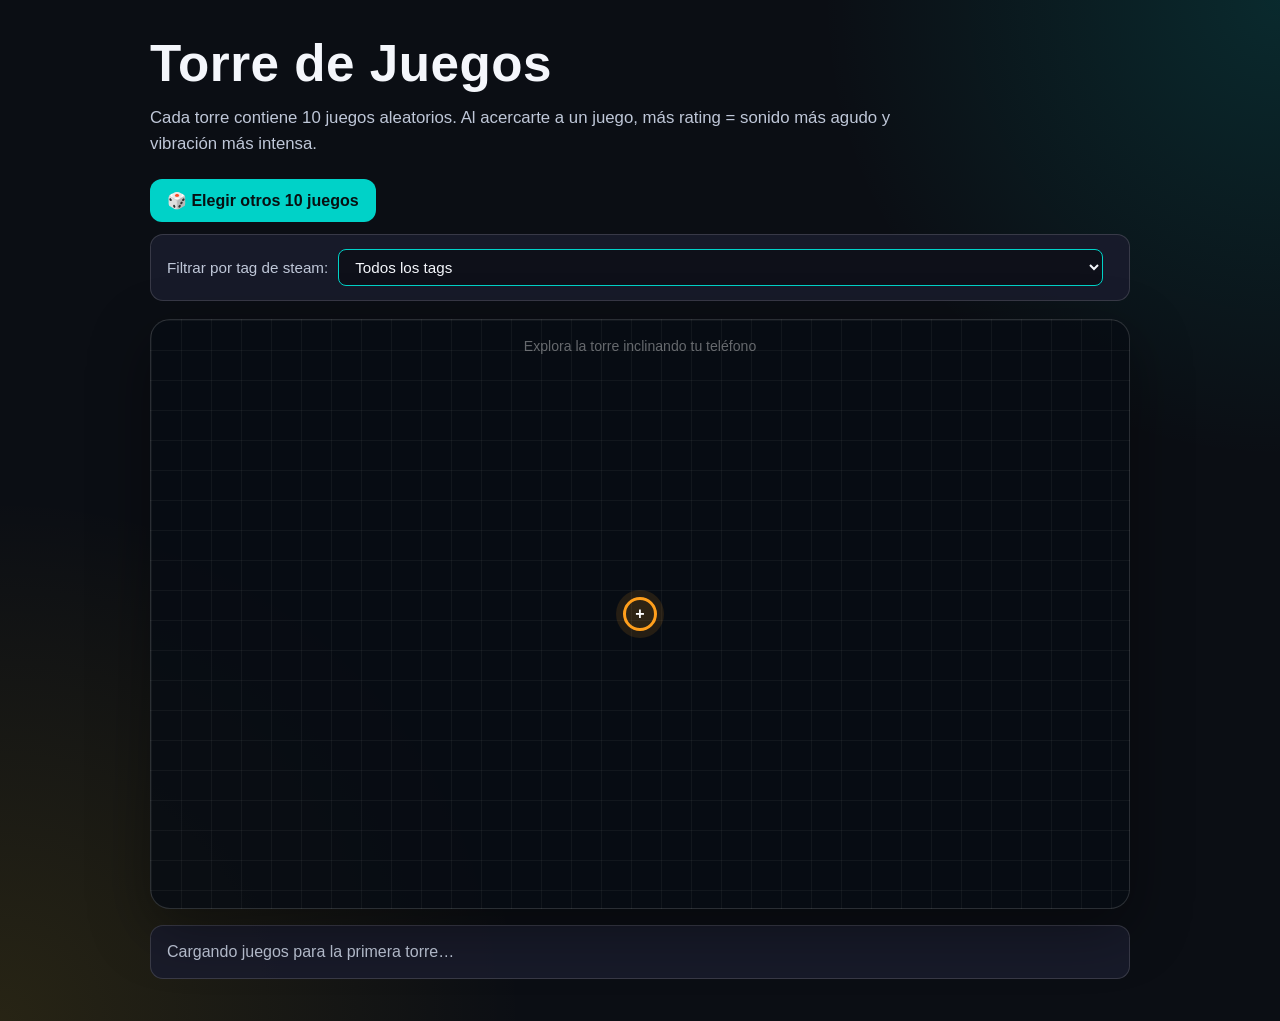
==== commit 1eef558d: "fix de texto" ====
--- a/fisicalizacion.html
+++ b/fisicalizacion.html
@@ -71,8 +71,8 @@
     button:active { transform: translateY(0); }
 
     #btnNuevaTorre { background: var(--cyan); }
-    #btnActivarSonido { background: var(--dorado); }
-
+
+    /* Selector de género */
     .filtro-genero {
       display: flex;
       align-items: center;
@@ -223,7 +223,6 @@
 
     <div class="controles">
       <button id="btnNuevaTorre" type="button">🎲 Elegir otros 10 juegos</button>
-      <button id="btnActivarSonido" type="button">🔊 Activar sonido</button>
     </div>
 
     <div class="filtro-genero">
@@ -264,7 +263,6 @@
     const cursor           = document.getElementById("cursor");
     const info             = document.getElementById("info");
     const btnNuevaTorre    = document.getElementById("btnNuevaTorre");
-    const btnActivarSonido = document.getElementById("btnActivarSonido");
     const selectorGenero   = document.getElementById("selectorGenero");
     const contadorGenero   = document.getElementById("contadorGenero");
 
@@ -295,7 +293,6 @@
       return salidaMin + ((valor - entradaMin) / (entradaMax - entradaMin)) * (salidaMax - salidaMin);
     }
 
-    // Selección ponderada: más owners y más playtime = más probabilidad de aparecer
     function tomarPonderados(arreglo, cantidad, usados) {
       const disponibles = arreglo.filter(j => !usados.has(j));
       if (disponibles.length <= cantidad) {
@@ -346,14 +343,12 @@
       mapa.querySelectorAll(".bloque-juego").forEach(b => b.remove());
     }
 
-    // Verifica si un juego tiene el tag seleccionado
     function tieneGenero(juego, genero) {
       if (!genero) return true;
       const tags = (juego.Tags || "").split(",").map(t => t.trim());
       return tags.includes(genero);
     }
 
-    // --- Carga de datos ---
     async function cargarDatosTorre() {
       try {
         const respuesta = await fetch("datos/datos_radar.json");
@@ -378,16 +373,13 @@
       }
     }
 
-    // --- Generar torre ---
     function generarNuevaTorre() {
       const generoSeleccionado = selectorGenero.value;
 
-      // Filtrar por género si hay uno seleccionado
       const base = generoSeleccionado
         ? todosLosJuegos.filter(j => tieneGenero(j, generoSeleccionado))
         : todosLosJuegos;
 
-      // Actualizar contador
       contadorGenero.textContent = generoSeleccionado
         ? `${base.length} juegos disponibles`
         : "";
@@ -403,7 +395,6 @@
 
       const usados = new Set();
 
-      // Si no hay suficientes buenos/malos, tomar aleatorios del total filtrado
       const seleccionBuenos = buenos.length >= 2
         ? tomarPonderados(buenos, 2, usados).map(j => ({ ...j, categoria: "bueno" }))
         : tomarPonderados(base, 2, usados).map(j => ({ ...j, categoria: "bueno" }));
@@ -426,27 +417,22 @@
         ...seleccionIntermedios
       ]).slice(0, 10);
 
-      // Garantizar: al menos 1 juego con owners > 2.999.999 y al menos 3 con owners > 999.999
       const UMBRAL_MUY_POPULAR = 2999999;
       const UMBRAL_POPULAR     = 999999;
 
       function garantizarPopulares(seleccion, pool, usadosSet) {
         let resultado = [...seleccion];
 
-        // Cuántos cumplen cada umbral
         const muyPop = resultado.filter(j => Number(j["Estimated owners"]) > UMBRAL_MUY_POPULAR);
         const pop    = resultado.filter(j => Number(j["Estimated owners"]) > UMBRAL_POPULAR);
 
-        // Extra pool disponible ordenado por owners desc
         const extraPool = pool
           .filter(j => !usadosSet.has(j))
           .sort((a, b) => Number(b["Estimated owners"]) - Number(a["Estimated owners"]));
 
-        // Función para reemplazar el juego con menos owners por uno del extraPool
         function reemplazarConUmbral(umbral) {
           const candidato = extraPool.find(j => Number(j["Estimated owners"]) > umbral);
           if (!candidato) return false;
-          // Quitar el de menor owners que NO cumpla el umbral
           const idxReemplazar = resultado
             .map((j, i) => ({ i, owners: Number(j["Estimated owners"]) }))
             .filter(x => x.owners <= umbral)
@@ -458,10 +444,8 @@
           return true;
         }
 
-        // Garantizar 1 con owners > 2.999.999
         if (muyPop.length < 1) reemplazarConUmbral(UMBRAL_MUY_POPULAR);
 
-        // Garantizar 3 con owners > 999.999 (incluye los muy populares)
         const popActuales = resultado.filter(j => Number(j["Estimated owners"]) > UMBRAL_POPULAR);
         let faltanPop = 3 - popActuales.length;
         while (faltanPop > 0) {
@@ -485,13 +469,12 @@
         nivel:     indice + 1
       }));
 
-      // Ordenar de menor a mayor precio (más caro abajo, más barato arriba)
       juegosTorre.sort((a, b) => a.precio - b.precio);
 
       dibujarTorre();
 
       const textoGenero = generoSeleccionado ? ` de <strong>${generoSeleccionado}</strong>` : "";
-      info.innerHTML = `Nueva torre lista con <strong>10 juegos</strong>${textoGenero}. Inclina el celular para explorarla.`;
+      info.innerHTML = `Sincroniza tu telefono e inclinalo para explorar los juegos`;
       Protobject.Core.send({ torreActualizada: true }).to("sensor.html");
     }
 
@@ -550,8 +533,6 @@
     async function activarSonido() {
       if (!audioCtx) audioCtx = new (window.AudioContext || window.webkitAudioContext)();
       if (audioCtx.state === "suspended") await audioCtx.resume();
-      btnActivarSonido.textContent = "✓ Sonido activado";
-      info.textContent = "Sonido activado. Mueve el celular cerca de un bloque.";
     }
 
     function hacerClic(frecuencia, duracion, volumen = 0.28) {
@@ -569,22 +550,36 @@
       osc.stop(audioCtx.currentTime + duracion);
     }
 
+    function potenciaPorRating(r) {
+      if (r > 94)      return 1.00;
+      if (r >= 85)     return 0.80;
+      if (r >= 70)     return 0.60;
+      if (r >= 50)     return 0.45;
+      return 0.20;
+    }
+
     function sonarSegunRating(rating = 50) {
       const r          = Math.max(0, Math.min(Number(rating) || 0, 100));
-      const frecuencia = mapear(r, 0, 100, 180, 1200); // más rating = más agudo
-      const duracion   = mapear(r, 0, 100, 0.04, 0.18); // más rating = más largo
-      const volumen    = mapear(r, 0, 100, 0.08, 0.55); // más rating = más fuerte
+      const potencia   = potenciaPorRating(r);
+      const frecuencia = mapear(potencia, 0.20, 1.00, 180, 1200);
+      const duracion   = mapear(potencia, 0.20, 1.00, 0.04, 0.18);
+      const volumen    = mapear(potencia, 0.20, 1.00, 0.08, 0.55);
       hacerClic(frecuencia, duracion, volumen);
     }
 
     function patronVibracionSegunRating(rating = 50) {
-      const r = Math.max(0, Math.min(Number(rating) || 0, 100));
-
-      // Más rating = vibraciones más largas y frecuentes
-      if (r >= 85) return [120, 40, 120, 40, 120, 40, 120]; // muy bueno: 4 pulsos fuertes
-      if (r >= 70) return [90, 50, 90, 50, 90];              // bueno: 3 pulsos medios
-      if (r >= 55) return [60, 60, 60];                      // intermedio: 2 pulsos suaves
-      return [30];                                            // malo: 1 pulso corto
+      const r        = Math.max(0, Math.min(Number(rating) || 0, 100));
+      const potencia = potenciaPorRating(r);
+      const base     = 120; // duración máxima de pulso
+
+      const duracion = Math.round(base * potencia);
+      const pausa    = 40;
+
+      if (r > 94)  return [duracion, pausa, duracion, pausa, duracion, pausa, duracion]; // 4 pulsos
+      if (r >= 85) return [duracion, pausa, duracion, pausa, duracion];                  // 3 pulsos
+      if (r >= 70) return [duracion, pausa, duracion];                                   // 2 pulsos
+      if (r >= 50) return [duracion];                                                    // 1 pulso medio
+      return [Math.round(base * 0.20)];                                                  // 1 pulso corto
     }
 
     function duracionTotalPatron(patron) {
@@ -598,10 +593,10 @@
       if (!Number.isFinite(x) || !Number.isFinite(yOriginal)) return;
 
       const y = 100 - yOriginal;
-      cursor.style.left = `${x}%`;
+      cursor.style.left = `50%`;
       cursor.style.top  = `${y}%`;
 
-      const px = mapa.clientWidth  * x / 100;
+      const px = mapa.clientWidth  * 0.5;
       const py = mapa.clientHeight * y / 100;
 
       let distanciaMinima = Infinity;
@@ -638,15 +633,19 @@
     }
 
     // --- Eventos ---
+    // Activar AudioContext al primer gesto del usuario (requerido por navegadores)
+    document.addEventListener("click", activarSonido, { once: true });
+    document.addEventListener("touchstart", activarSonido, { once: true });
+
     Protobject.Core.onReceived((datos) => {
       if (datos.accion === "nuevosJuegos") { generarNuevaTorre(); return; }
       procesarMovimiento(datos);
     });
 
+    // Al cambiar el género, regenerar la torre automáticamente
     selectorGenero.addEventListener("change", generarNuevaTorre);
 
     btnNuevaTorre.addEventListener("click", generarNuevaTorre);
-    btnActivarSonido.addEventListener("click", activarSonido);
     window.addEventListener("resize", dibujarTorre);
 
     cargarDatosTorre();
